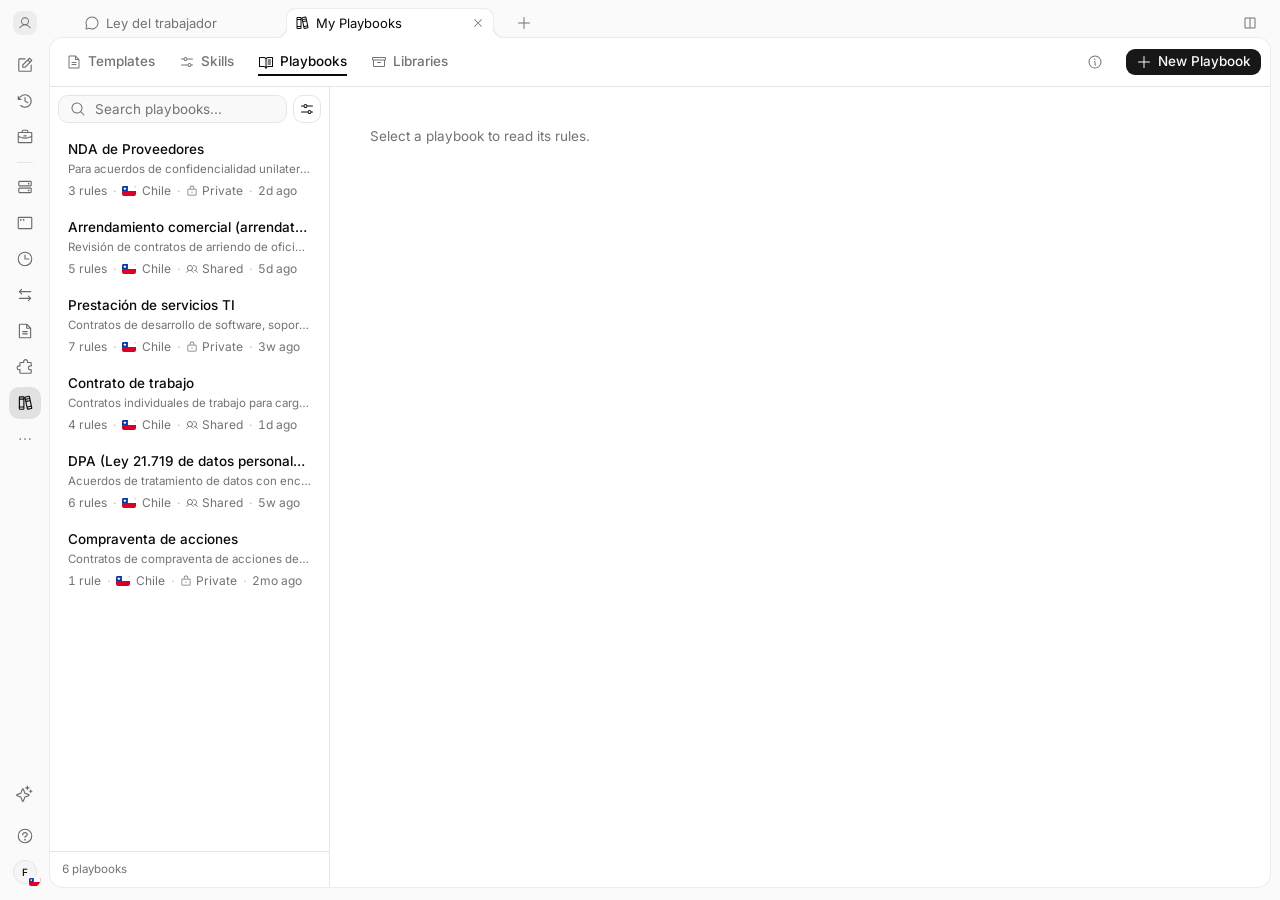
==== playbooks-a/index.html @ f8f042bc "Rediseño visual de Magnar: Playbooks A (cards) y B (lista), Tasks en agenda Copia del estado de magn" ====
<!doctype html>
<html lang="en" class="notranslate bg-background light">
<head>
  <meta charset="utf-8" />
  <meta name="viewport" content="width=device-width, initial-scale=1" />
  <title>Playbooks - Magnar</title>
  <link rel="preconnect" href="https://fonts.googleapis.com" />
  <link rel="preconnect" href="https://fonts.gstatic.com" crossorigin />
  <link rel="stylesheet" href="https://fonts.googleapis.com/css2?family=Inter:ital,opsz,wght@0,14..32,100..900;1,14..32,100..900&display=swap" />
  <link rel="stylesheet" href="/styles/magnar.css" />
  <link rel="stylesheet" href="/styles/magnar-extra.css" />
  <link rel="stylesheet" href="/styles/redesign.css" />
  <link rel="stylesheet" href="./styles.css" />
</head>
<body class="min-h-svh bg-background font-sans antialiased">
  <div id="root"></div>
  <script type="module" src="./app.js"></script>
</body>
</html>
---- styles/magnar-extra.css ----
.thread-work-loading{--work-dot-size:2px;flex-shrink:0;justify-content:center;align-items:center;width:16px;height:16px;display:inline-flex}.thread-work-loading[data-compact=true]{--work-dot-size:1.5px;width:12px;height:12px}.thread-work-matrix{grid-template-columns:repeat(5, var(--work-dot-size));grid-template-rows:repeat(5, var(--work-dot-size));gap:1px;display:grid}.thread-work-dot{width:var(--work-dot-size);height:var(--work-dot-size);opacity:.24;background:currentColor;border-radius:999px;animation-duration:1.11111s;animation-timing-function:linear;animation-iteration-count:infinite}@keyframes thread-work-ripple{0%,to{opacity:.1}28%{opacity:.98}56%{opacity:.32}78%{opacity:.7824}}@keyframes thread-work-columns{0%,20%{opacity:.704}20%,40%{opacity:.492}40%,60%{opacity:.256}60%,80%{opacity:.192}80%,to{opacity:.1}}@keyframes thread-work-rings{0%,to{opacity:.08}10%{opacity:1}20%{opacity:.61}30%{opacity:.392}40%{opacity:.14}}@keyframes thread-work-diagonal{0%,to{opacity:.08}8%{opacity:1}16%{opacity:.644}24%{opacity:.442}32%{opacity:.24}40%{opacity:.12}}@keyframes thread-work-origin{0%,to{opacity:.1}34%{opacity:1}60%{opacity:.24}}@media (prefers-reduced-motion:reduce){.thread-work-dot{opacity:.6;animation:none!important}}
---- styles/redesign.css ----
/*
  Base común de los rediseños de Playbooks (A, B, C).
  El CSS de Magnar viene compilado: solo existen las clases que Magnar ya usa. Lo que falta
  (container queries, tooltip, puntos de estado, campos sin borde) va aquí, SIEMPRE con los
  tokens de Magnar (--foreground, --muted-foreground, --border, --success, --warning,
  --destructive, --tint-*, --radius). No hay colores, fuentes ni radios nuevos.
*/

/* Serif de Magnar (la del "How can I help you?" del home). Un solo uso por página: el título. */
.rd-title { font-family: var(--title-font); font-weight: 400; letter-spacing: -0.01em; font-size: 28px; line-height: 36px; }

/* Números alineados en conteos y fechas */
.rd-num { font-variant-numeric: tabular-nums; }

/* Punto de estado (7px) — el color va solo aquí, nunca de fondo */
.rd-dot { display: inline-block; width: 7px; height: 7px; border-radius: 999px; background: var(--dot); flex-shrink: 0; }
.rd-dot-empty { background: transparent; box-shadow: inset 0 0 0 1.25px color-mix(in oklab, var(--muted-foreground) 55%, transparent); }

/* Tooltip con el aspecto del tooltip de shadcn (bg-foreground / text-background) */
.rd-tip { position: relative; display: inline-flex; }
.rd-tip-body {
  position: absolute; z-index: 60; left: 50%; top: calc(100% + 6px); transform: translateX(-50%);
  display: inline-flex; align-items: center; gap: 6px; white-space: nowrap; pointer-events: none;
  padding: 6px 10px; border-radius: calc(var(--radius) - 2px);
  background: var(--foreground); color: var(--background); font-size: 12px; line-height: 16px;
  opacity: 0; transition: opacity .12s ease .25s;
}
.rd-tip[data-side=top] .rd-tip-body { top: auto; bottom: calc(100% + 6px); }
.rd-tip[data-side=left] .rd-tip-body { left: auto; right: 0; transform: none; }
.rd-tip:hover .rd-tip-body, .rd-tip:focus-within .rd-tip-body { opacity: 1; }
.rd-tip-body kbd { font: inherit; opacity: .6; }

/* Campo editable en línea: se ve como texto hasta hover/focus.
   Va en la capa "components" de Magnar para que las utilidades (text-sm, mt-2, text-muted-foreground…) le ganen. */
@layer components {
  .rd-inline {
    display: block; min-width: 0; background: transparent; font: inherit; color: inherit;
    border: 1px solid transparent; border-radius: calc(var(--radius) - 2px);
    margin-inline: -6px; padding: 0 5px; width: calc(100% + 12px);
    outline: none; transition: border-color .12s, box-shadow .12s;
  }
  .rd-inline:hover { border-color: var(--border); }
  .rd-inline:focus { border-color: var(--ring); box-shadow: 0 0 0 3px color-mix(in oklab, var(--ring) 50%, transparent); }
  .rd-inline::placeholder { color: var(--muted-foreground); }
  .rd-grow { field-sizing: content; resize: none; }
}

/* Campo de posición: barra de 3px con el color semántico, sin fondo de color */
.rd-pos { position: relative; padding-left: 14px; }
.rd-pos::before { content: ''; position: absolute; left: 0; top: 2px; bottom: 2px; width: 3px; border-radius: 3px; background: var(--dot); }
.rd-pos-input {
  display: block; width: 100%; background: transparent; border: 0; outline: none; resize: none; field-sizing: content;
  font: inherit; font-size: 14px; line-height: 22px; color: var(--foreground); padding: 2px 0; min-height: 26px;
}
.rd-pos-input::placeholder { color: var(--muted-foreground); }
.rd-pos:focus-within { background: color-mix(in oklab, var(--muted) 60%, transparent); border-radius: 0 calc(var(--radius) - 4px) calc(var(--radius) - 4px) 0; }

/* Etiqueta pequeña tipo small caps */
.rd-eyebrow { font-size: 11px; line-height: 16px; letter-spacing: .04em; text-transform: uppercase; color: var(--muted-foreground); font-weight: 500; }

/* Fila "Sugerida": marca discreta a la izquierda */
.rd-suggested { box-shadow: inset 2px 0 0 oklch(var(--tint-ink) var(--tint-hue)); background: oklch(var(--tint-wash) var(--tint-hue)); }

/* Barra fina de progreso (crear desde contrato) */
.rd-progress { height: 2px; background: var(--border); border-radius: 2px; overflow: hidden; }
.rd-progress > span { display: block; height: 100%; width: 35%; background: var(--foreground); border-radius: 2px; animation: rd-progress 1.4s ease-in-out infinite; }
@keyframes rd-progress { 0% { transform: translateX(-100%); } 100% { transform: translateX(300%); } }

.rd-hide-scrollbar { scrollbar-width: none; }
.rd-hide-scrollbar::-webkit-scrollbar { display: none; }
---- playbooks-a/styles.css ----
/*
  Rediseño A: Índice + panel.
  El layout responde al ancho del CONTENEDOR (container queries), no de la ventana.
  Así funciona igual a pantalla completa y dentro de la vista dividida.
  Ritmo de 4/8 px. Solo tokens de Magnar.
*/
.pa-host { container: pa / inline-size; display: flex; flex: 1; min-height: 0; min-width: 0; }
.pa-root { position: relative; flex: 1; min-width: 0; min-height: 0; display: grid; grid-template-columns: 280px minmax(0, 1fr); overflow: hidden; }

/* Índice */
.pa-index { display: flex; flex-direction: column; min-height: 0; border-right: 1px solid var(--border); }
.pa-row { display: flex; flex-direction: column; gap: 2px; padding: 8px 10px; border-radius: calc(var(--radius) - 2px); color: var(--foreground); transition: background-color .12s; }
.pa-row:hover { background: color-mix(in oklab, var(--muted) 60%, transparent); }
.pa-row-on, .pa-row-on:hover { background: oklch(var(--tint-surface) var(--tint-hue)); }
.pa-row-meta { display: flex; align-items: center; gap: 6px; margin-top: 4px; font-size: 12px; line-height: 16px; color: var(--muted-foreground); white-space: nowrap; overflow: hidden; }

/* Zona principal */
.pa-main { position: relative; min-width: 0; min-height: 0; display: flex; flex-direction: column; overflow: hidden; }
.pa-scroll { flex: 1; min-height: 0; overflow-y: auto; }
.pa-summary { max-width: 760px; padding: 32px 40px 64px; }
.pa-meta { display: flex; flex-wrap: wrap; align-items: center; gap: 6px; margin-top: 12px; font-size: 12px; line-height: 16px; color: var(--muted-foreground); }
.pa-picker { display: none; }
.pa-desc { max-width: 64ch; }

/* Reglas: filas de 56px con divisor hairline */
.pa-rules > li + li { border-top: 1px solid var(--border); }
.pa-rule { position: relative; display: flex; align-items: center; gap: 8px; transition: background-color .12s; }
.pa-rule:hover { background: color-mix(in oklab, var(--muted) 50%, transparent); }
.pa-rule-on, .pa-rule-on:hover { background: oklch(var(--tint-wash) var(--tint-hue)); }
.pa-rule-btn { display: flex; flex: 1; min-width: 0; align-items: center; gap: 16px; padding: 8px 8px; min-height: 56px; text-align: left; outline: none; }
.pa-rule-btn:focus-visible { box-shadow: inset 0 0 0 2px var(--ring); border-radius: 4px; }
.pa-rule-main { display: flex; flex-direction: column; min-width: 0; flex: 1; }
.pa-rule-ind { flex-shrink: 0; }
.pa-rule-actions { display: flex; align-items: center; gap: 4px; padding-right: 8px; flex-shrink: 0; }

/* Panel lateral (se superpone a la zona principal, nunca al índice) */
.pa-panel {
  position: absolute; top: 0; right: 0; bottom: 0; z-index: 20; width: min(480px, 100%);
  display: flex; flex-direction: column; background: var(--background);
  border-left: 1px solid var(--border);
  box-shadow: -16px 0 32px -24px color-mix(in oklab, var(--foreground) 35%, transparent);
  animation: pa-in .16s ease-out;
}
@keyframes pa-in { from { opacity: 0; transform: translateX(8px); } }
.pa-panel-body { flex: 1; min-height: 0; overflow-y: auto; }
.pa-panel-fields { padding: 20px 20px 24px; }
.pa-only-narrow { display: none !important; }

/* Expandido: ocupa todo el layout y pasa a 2 columnas (campos | vista previa) */
.pa-panel[data-expanded] { left: 0; width: auto; border-left: 0; box-shadow: none; animation: none; }
.pa-panel[data-expanded] .pa-panel-body { display: grid; grid-template-columns: minmax(0, 560px) minmax(0, 1fr); }
.pa-panel[data-expanded] .pa-panel-fields { padding: 32px 40px; border-right: 1px solid var(--border); overflow-y: auto; }
.pa-panel-preview { padding: 32px 40px; min-width: 0; overflow-y: auto; }
.pa-panel[data-expanded] .pa-panel-body { overflow: hidden; }

/* ---------------------------------------------------------------- contenedor angosto (< 760px)
   El índice pasa a selector en el encabezado, las reglas usan todo el ancho
   y el panel se abre como hoja que cubre el contenedor, con "← Back". */
@container pa (width < 760px) {
  .pa-root { grid-template-columns: minmax(0, 1fr); }
  .pa-index { display: none; }
  .pa-picker { display: flex; align-items: center; justify-content: space-between; gap: 8px; height: 44px; flex-shrink: 0; padding: 0 8px; border-bottom: 1px solid var(--border); }
  .pa-summary { padding: 24px 16px 48px; }
  .pa-rule-btn { flex-direction: column; align-items: stretch; gap: 6px; padding: 10px 8px; }
  .pa-panel, .pa-panel[data-expanded] { left: 0; width: auto; border-left: 0; box-shadow: none; }
  .pa-panel[data-expanded] .pa-panel-body { display: block; overflow-y: auto; }
  .pa-panel[data-expanded] .pa-panel-fields { padding: 20px 16px; border-right: 0; }
  .pa-panel-fields { padding: 20px 16px; }
  .pa-panel-preview { display: none; }
  .pa-only-narrow { display: inline-flex !important; }
  .pa-hide-narrow { display: none !important; }
}
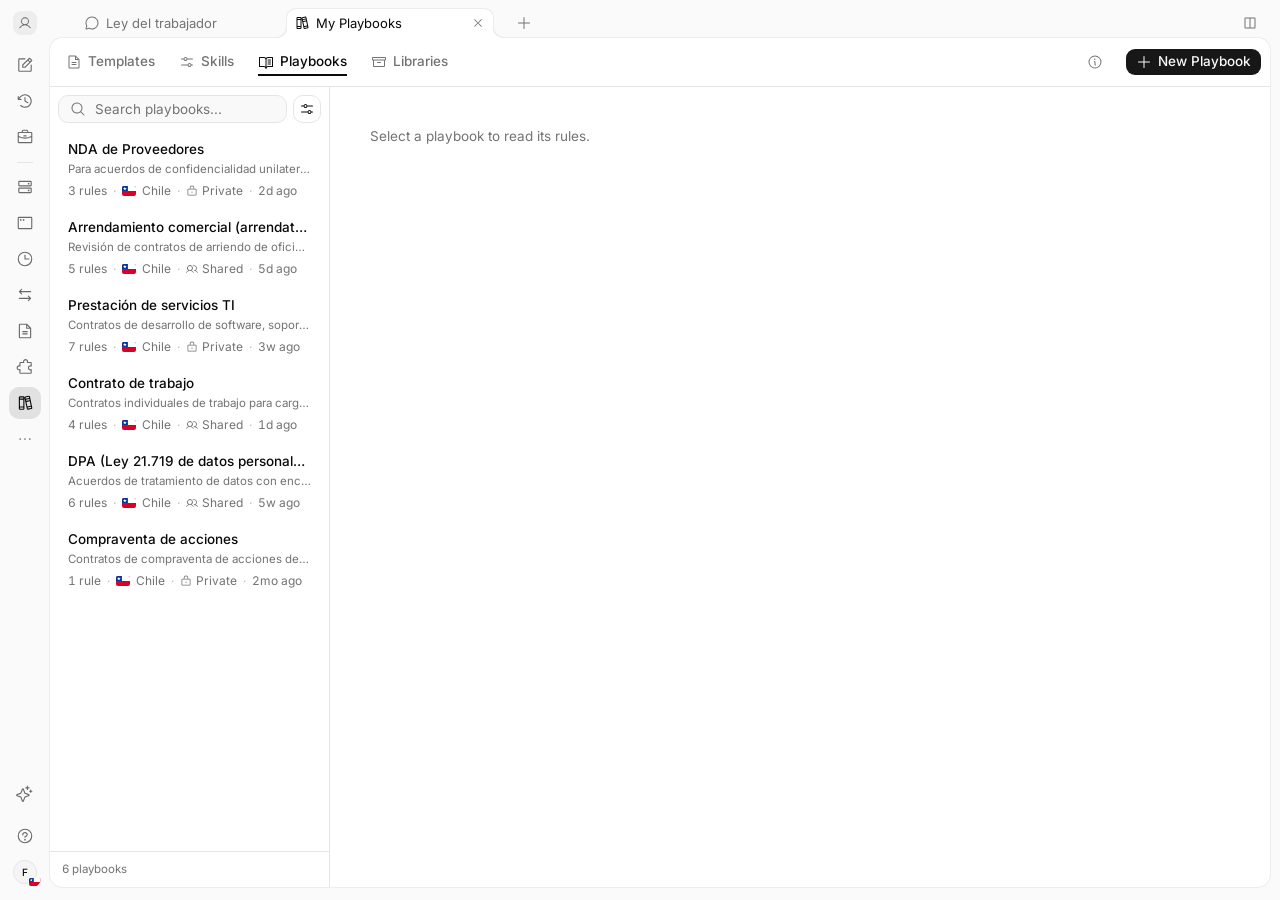
==== commit cb3b73f0: "Rutas relativas para que los prototipos funcionen en GitHub Pages Las rutas absolutas (/styles, /fon" ====
--- a/playbooks-a/index.html
+++ b/playbooks-a/index.html
@@ -7,9 +7,9 @@
   <link rel="preconnect" href="https://fonts.googleapis.com" />
   <link rel="preconnect" href="https://fonts.gstatic.com" crossorigin />
   <link rel="stylesheet" href="https://fonts.googleapis.com/css2?family=Inter:ital,opsz,wght@0,14..32,100..900;1,14..32,100..900&display=swap" />
-  <link rel="stylesheet" href="/styles/magnar.css" />
-  <link rel="stylesheet" href="/styles/magnar-extra.css" />
-  <link rel="stylesheet" href="/styles/redesign.css" />
+  <link rel="stylesheet" href="../styles/magnar.css" />
+  <link rel="stylesheet" href="../styles/magnar-extra.css" />
+  <link rel="stylesheet" href="../styles/redesign.css" />
   <link rel="stylesheet" href="./styles.css" />
 </head>
 <body class="min-h-svh bg-background font-sans antialiased">
